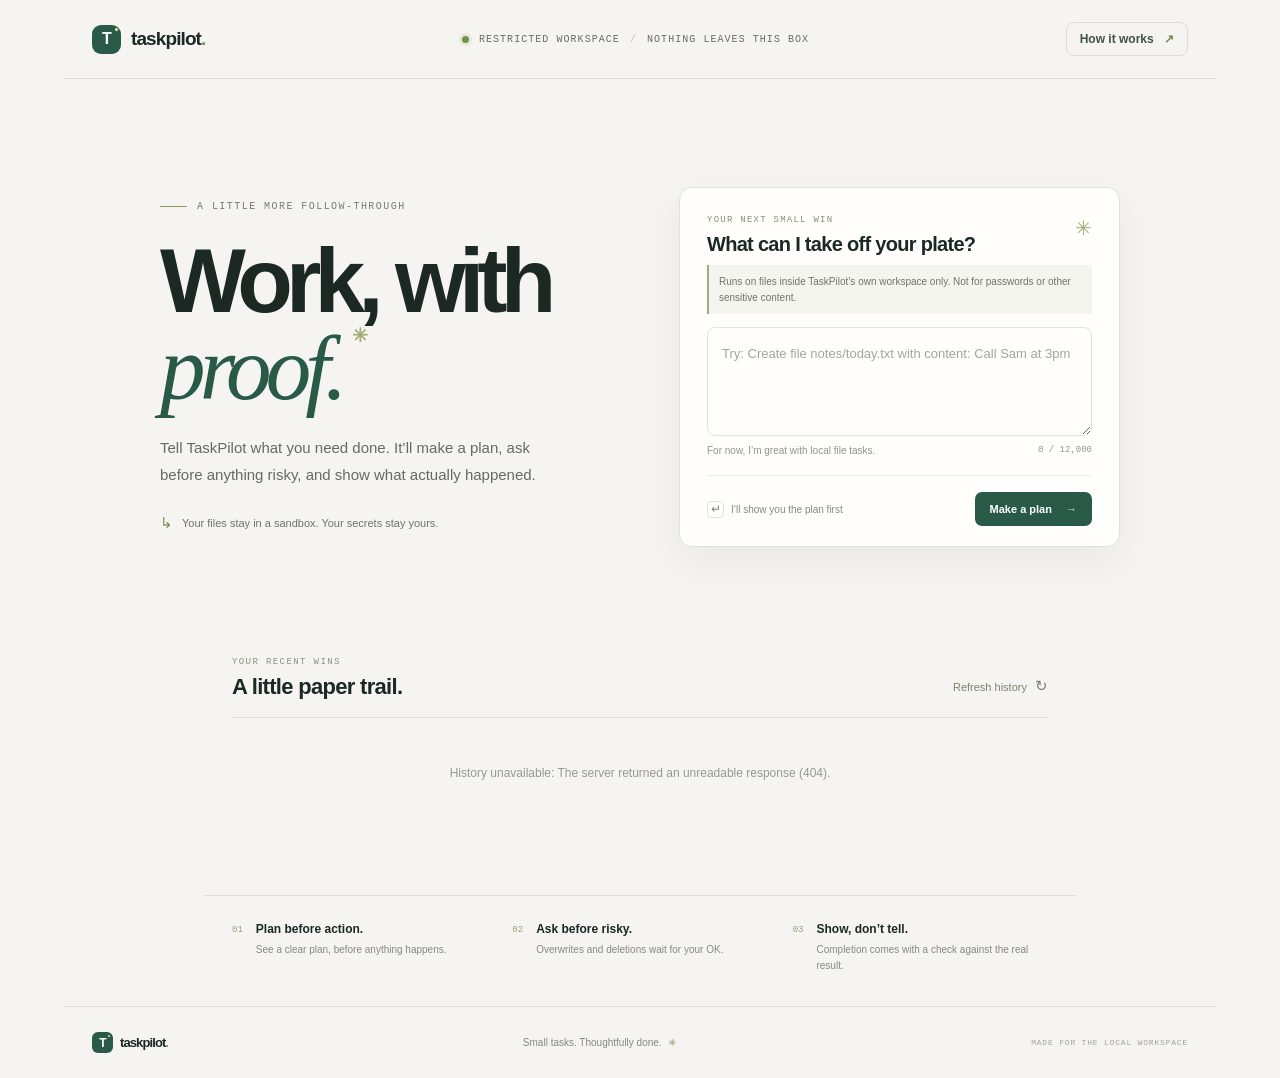
==== static/index.html @ b29f0bdc "Build TaskPilot sandboxed task assistant" ====
<!doctype html>
<html lang="en">
<head>
  <meta charset="utf-8">
  <meta name="viewport" content="width=device-width, initial-scale=1">
  <meta name="theme-color" content="#f5f4f0">
  <title>TaskPilot — Work, with proof.</title>
  <link rel="stylesheet" href="/static/styles.css">
  <script src="/static/app.js" defer></script>
</head>
<body>
  <header class="topbar">
    <a class="brand" href="/" aria-label="TaskPilot home"><span class="logo-mark">T<span></span></span><span>taskpilot<span class="brand-dot">.</span></span></a>
    <div class="top-note"><span class="pulse"></span> RESTRICTED WORKSPACE <span class="divider">/</span> NOTHING LEAVES THIS BOX</div>
    <a class="github-pill" href="#how-it-works">How it works <span aria-hidden="true">↗</span></a>
  </header>
  <main>
    <section class="hero">
      <div class="hero-copy">
        <div class="eyebrow"><span class="eyebrow-line"></span> A LITTLE MORE FOLLOW-THROUGH</div>
        <h1>Work, with<br><span class="accent-word">proof.</span><span class="sunburst" aria-hidden="true">✳</span></h1>
        <p class="hero-intro">Tell TaskPilot what you need done. It’ll make a plan, ask before anything risky, and show what actually happened.</p>
        <div class="trust-row"><span class="trust-icon">↳</span> Your files stay in a sandbox. Your secrets stay yours.</div>
      </div>
      <div class="task-card">
        <div class="card-heading"><div><div class="card-kicker">YOUR NEXT SMALL WIN</div><h2>What can I take off your plate?</h2></div><span class="sparkle" aria-hidden="true">✳</span></div>
        <p class="scope-note">Runs on files inside TaskPilot’s own workspace only. Not for passwords or other sensitive content.</p>
        <label class="sr-only" for="task-input">Describe your file task</label>
        <textarea id="task-input" maxlength="12000" placeholder="Try: Create file notes/today.txt with content: Call Sam at 3pm" rows="3"></textarea>
        <div class="input-meta"><span>For now, I’m great with local file tasks.</span><span id="char-count">0 / 12,000</span></div>
        <div class="card-actions"><span class="format-hint"><span class="keycap">↵</span> I’ll show you the plan first</span><button id="plan-button" class="primary-button" type="button">Make a plan <span aria-hidden="true">→</span></button></div>
        <div id="message" class="message" role="status" aria-live="polite" hidden></div>
      </div>
    </section>

    <section id="result" class="result-section" aria-live="polite" hidden>
      <div class="section-heading"><div><span class="section-overline">THE GAME PLAN</span><h2>Here’s what I understood.</h2></div><span id="status-badge" class="status-badge"></span></div>
      <div id="plan-card" class="plan-card"></div>
      <div id="report" class="report-card" hidden></div>
    </section>

    <section class="history-section">
      <div class="section-heading"><div><span class="section-overline">YOUR RECENT WINS</span><h2>A little paper trail.</h2></div><button id="refresh-button" class="text-button" type="button">Refresh history <span aria-hidden="true">↻</span></button></div>
      <div id="history-list" class="history-list"><div class="empty-state"><span>✳</span><p>No tasks yet. That’s a nice clean slate.</p></div></div>
    </section>

    <section id="how-it-works" class="principles">
      <div class="principle"><span class="principle-number">01</span><div><h3>Plan before action.</h3><p>See a clear plan, before anything happens.</p></div></div>
      <div class="principle"><span class="principle-number">02</span><div><h3>Ask before risky.</h3><p>Overwrites and deletions wait for your OK.</p></div></div>
      <div class="principle"><span class="principle-number">03</span><div><h3>Show, don’t tell.</h3><p>Completion comes with a check against the real result.</p></div></div>
    </section>
  </main>
  <footer class="footer"><span class="brand footer-brand"><span class="logo-mark">T<span></span></span><span>taskpilot<span class="brand-dot">.</span></span></span><span>Small tasks. Thoughtfully done. <span class="footer-star">✳</span></span><span class="footer-local">MADE FOR THE LOCAL WORKSPACE</span></footer>
</body>
</html>
---- static/styles.css ----
:root{--paper:#f5f4f0;--ink:#1b2823;--muted:#727771;--green:#285a47;--lime:#ddefae;--line:#e0e0d8;--white:#fffefa;--serif:Georgia,'Times New Roman',serif;--sans:'DM Sans',sans-serif;--display:Manrope,'DM Sans',sans-serif;--mono:'DM Mono',monospace}*{box-sizing:border-box}html{scroll-behavior:smooth}body{margin:0;background:var(--paper);color:var(--ink);font-family:var(--sans);-webkit-font-smoothing:antialiased}.topbar{max-width:1152px;margin:auto;height:79px;padding:0 28px;display:flex;align-items:center;justify-content:space-between;border-bottom:1px solid rgba(34,52,40,.11)}.brand{display:inline-flex;align-items:center;gap:10px;text-decoration:none;font-family:var(--display);font-size:19px;font-weight:800;color:var(--ink);letter-spacing:-.9px}.brand-dot{color:#789448}.logo-mark{position:relative;display:grid;place-items:center;width:29px;height:29px;background:var(--green);border-radius:9px;color:white;font-family:var(--display);font-size:16px;font-weight:800;letter-spacing:-1px}.logo-mark>span{position:absolute;width:5px;height:5px;background:var(--lime);border:1px solid var(--green);border-radius:50%;right:2px;top:2px}.top-note{font:10px var(--mono);letter-spacing:1.05px;color:#656d65;display:flex;align-items:center;gap:10px}.pulse{width:7px;height:7px;border-radius:50%;background:#719350;box-shadow:0 0 0 3px #e7ebdc}.divider{color:#c1c1b8}.github-pill{padding:9px 13px;border:1px solid #deded5;border-radius:8px;color:#415247;text-decoration:none;font-size:12px;font-weight:600}.github-pill span{margin-left:7px;color:#738d49}.hero{max-width:1016px;margin:0 auto;padding:108px 28px 103px;display:grid;grid-template-columns:1fr 1fr;align-items:center;gap:78px}.eyebrow,.section-overline{font:10px var(--mono);letter-spacing:1.45px;color:#777c71}.eyebrow{display:flex;align-items:center;gap:10px}.eyebrow-line{width:27px;height:1px;background:#8c9c68}.scope-note{margin:-13px 0 13px;padding:9px 10px;border-left:2px solid #a1aa83;background:#f5f5ef;color:#707568;font-size:10px;line-height:1.55}h1{font-family:var(--display);font-size:clamp(62px,8vw,91px);letter-spacing:-6.9px;line-height:.95;margin:26px 0 22px;font-weight:700}.accent-word{font-family:var(--serif);font-style:italic;font-weight:400;letter-spacing:-5.8px;color:var(--green)}.sunburst{font-family:var(--sans);font-size:19px;color:#a3ad75;vertical-align:top;display:inline-block;margin:2px 0 0 10px;animation:spin 20s linear infinite}@keyframes spin{to{transform:rotate(360deg)}}.hero-intro{max-width:380px;color:#636b64;font-size:15px;line-height:1.8;margin:0}.trust-row{margin-top:26px;display:flex;align-items:center;gap:9px;color:#6b746b;font-size:11px}.trust-icon{font-family:var(--mono);font-size:15px;color:#79904e}.task-card{padding:27px 27px 20px;border:1px solid #e2e1d9;border-radius:13px;background:var(--white);box-shadow:0 14px 36px rgba(33,44,34,.055)}.card-heading{display:flex;justify-content:space-between;align-items:flex-start;margin-bottom:22px}.card-kicker{font:9px var(--mono);letter-spacing:1.25px;color:#879078}.card-heading h2{font-family:var(--display);font-size:20px;font-weight:600;letter-spacing:-.7px;margin:8px 0 0}.sparkle{font-size:20px;color:#a3ad75;margin-top:1px}.task-card textarea{display:block;width:100%;resize:vertical;min-height:109px;border:1px solid #e4e4dc;border-radius:8px;background:#fffefa;padding:15px 14px;color:#28352d;font:13px/1.65 var(--sans);outline:none;transition:border-color .15s,box-shadow .15s}.task-card textarea::placeholder{color:#a2a59d}.task-card textarea:focus{border-color:#829770;box-shadow:0 0 0 3px #eef2e8}.input-meta{margin-top:9px;display:flex;justify-content:space-between;color:#92958c;font-size:10px}.input-meta span:last-child{font-family:var(--mono);font-size:9px}.card-actions{display:flex;justify-content:space-between;align-items:center;margin-top:19px;padding-top:16px;border-top:1px solid #efeee8}.format-hint{color:#878a81;font-size:10px;display:flex;align-items:center;gap:7px}.keycap{width:17px;height:17px;display:grid;place-items:center;border:1px solid #e4e3da;border-radius:4px;font-size:12px;color:#7f867b}.primary-button{border:0;border-radius:7px;background:var(--green);color:white;padding:11px 15px;font:600 11px var(--sans);cursor:pointer;transition:background .15s,transform .15s}.primary-button:hover{background:#1e4938;transform:translateY(-1px)}.primary-button:disabled{opacity:.65;cursor:wait;transform:none}.primary-button span{margin-left:11px;color:#d9e7bc}.message{margin-top:13px;padding:9px 11px;border-radius:6px;color:#65543b;background:#f7f0df;font-size:11px;line-height:1.6}.message.error{background:#f9e9e4;color:#833e2d}.result-section,.history-section,.principles{max-width:872px;margin:0 auto;padding-left:28px;padding-right:28px}.result-section{padding-top:6px;margin-bottom:81px}.section-heading{display:flex;justify-content:space-between;align-items:flex-end;margin-bottom:17px}.section-overline{font-size:9px;letter-spacing:1.4px;color:#8b907f}.section-heading h2{font-family:var(--display);font-size:22px;letter-spacing:-.7px;margin:6px 0 0;font-weight:600}.status-badge,.task-status{display:inline-flex;align-items:center;padding:6px 9px;border:1px solid #e4e4dc;border-radius:99px;color:#636e62;background:#fffefa;font:9px var(--mono);letter-spacing:.35px;text-transform:uppercase}.plan-card,.report-card{border:1px solid var(--line);border-radius:10px;background:var(--white);padding:20px 22px}.plan-card p,.report-card p{font-size:13px;line-height:1.65;color:#5e685f;margin:8px 0}.plan-card ol{margin:13px 0 0;padding:0;list-style:none;counter-reset:steps}.plan-card li{counter-increment:steps;display:flex;align-items:flex-start;gap:10px;padding:9px 0;border-top:1px solid #eeeee8;font-size:12px;color:#354138;line-height:1.5}.plan-card li:before{content:counter(steps,decimal-leading-zero);font:9px var(--mono);color:#899376;padding-top:2px}.approval-box{margin-top:16px;padding:13px 15px;border-radius:7px;background:#f6f3e8;border:1px solid #ebe5d3;display:flex;justify-content:space-between;align-items:center;gap:14px}.approval-copy{font-size:11px;line-height:1.5;color:#605b49}.approval-button{background:#7c6535}.approval-button:hover{background:#63502b}.report-card{margin-top:12px}.evidence-item{margin-top:10px;padding:10px 12px;background:#f5f5ef;border-radius:6px;font:10px/1.6 var(--mono);color:#596455;overflow-wrap:anywhere}.evidence-item strong{color:#3a684d;font-weight:500}.evidence-content{display:block;margin-top:5px;white-space:pre-wrap;font:11px/1.6 var(--sans);color:#4f594f}.history-section{padding-top:0;margin-bottom:67px}.text-button{border:0;background:none;color:#79846d;font:11px var(--sans);cursor:pointer;padding:5px 0}.text-button span{font-size:15px;margin-left:5px}.history-list{border-top:1px solid var(--line)}.empty-state{min-height:110px;display:flex;align-items:center;justify-content:center;gap:11px;color:#96998f;font-size:12px}.empty-state>span{font-size:17px;color:#9ba77b}.history-row{display:grid;grid-template-columns:30px 1fr auto;gap:12px;align-items:center;padding:14px 0;border-bottom:1px solid var(--line)}.history-icon{display:grid;place-items:center;width:28px;height:28px;background:#ebece3;border-radius:8px;color:#637447;font-size:13px}.history-request{font-size:12px;color:#39443a;overflow:hidden;text-overflow:ellipsis;white-space:nowrap}.history-date{font:9px var(--mono);color:#999b91;margin-top:4px}.principles{padding-top:26px;padding-bottom:33px;border-top:1px solid var(--line);display:grid;grid-template-columns:repeat(3,1fr);gap:25px}.principle{display:flex;gap:13px}.principle-number{font:9px var(--mono);color:#95a07e;padding-top:3px}.principle h3{margin:0 0 6px;font-family:var(--display);font-size:12px;font-weight:600}.principle p{margin:0;color:#858981;font-size:10px;line-height:1.55}.footer{max-width:1152px;min-height:72px;margin:auto;padding:0 28px;border-top:1px solid var(--line);display:flex;align-items:center;justify-content:space-between;color:#858981;font-size:10px}.footer-brand{font-size:13px;gap:7px}.footer-brand .logo-mark{width:21px;height:21px;border-radius:6px;font-size:12px}.footer-brand .logo-mark>span{width:4px;height:4px}.footer-star{color:#87976a;margin-left:4px}.footer-local{font:8px var(--mono);letter-spacing:.8px;color:#a1a297}.sr-only{position:absolute;width:1px;height:1px;padding:0;margin:-1px;overflow:hidden;clip:rect(0,0,0,0);white-space:nowrap;border:0}[hidden]{display:none!important}
@media(max-width:760px){.topbar{height:65px;padding:0 20px}.top-note{font-size:8px;letter-spacing:.5px;gap:6px}.github-pill{font-size:10px;padding:8px}.hero{grid-template-columns:1fr;gap:38px;padding:67px 22px 71px;max-width:540px}h1{font-size:72px;margin:20px 0}.hero-intro{max-width:440px}.task-card{padding:23px 21px 17px}.result-section,.history-section,.principles{padding-left:22px;padding-right:22px}.principles{grid-template-columns:1fr;gap:18px}.principle p{font-size:11px}.footer{padding:17px 22px;gap:10px;flex-wrap:wrap}.footer-local{width:100%;text-align:center}.result-section{margin-bottom:62px}.history-section{margin-bottom:53px}}@media(max-width:420px){.top-note{display:none}.hero{padding-top:54px}.card-actions{align-items:flex-start;gap:12px}.format-hint{font-size:9px;padding-top:9px}.primary-button{white-space:nowrap;padding:10px 11px}.input-meta{gap:8px}.input-meta span:first-child{max-width:185px;line-height:1.5}.history-row{grid-template-columns:28px 1fr}.history-row .task-status{grid-column:2;justify-self:start}.section-heading h2{font-size:20px}.approval-box{align-items:flex-start;flex-direction:column}}
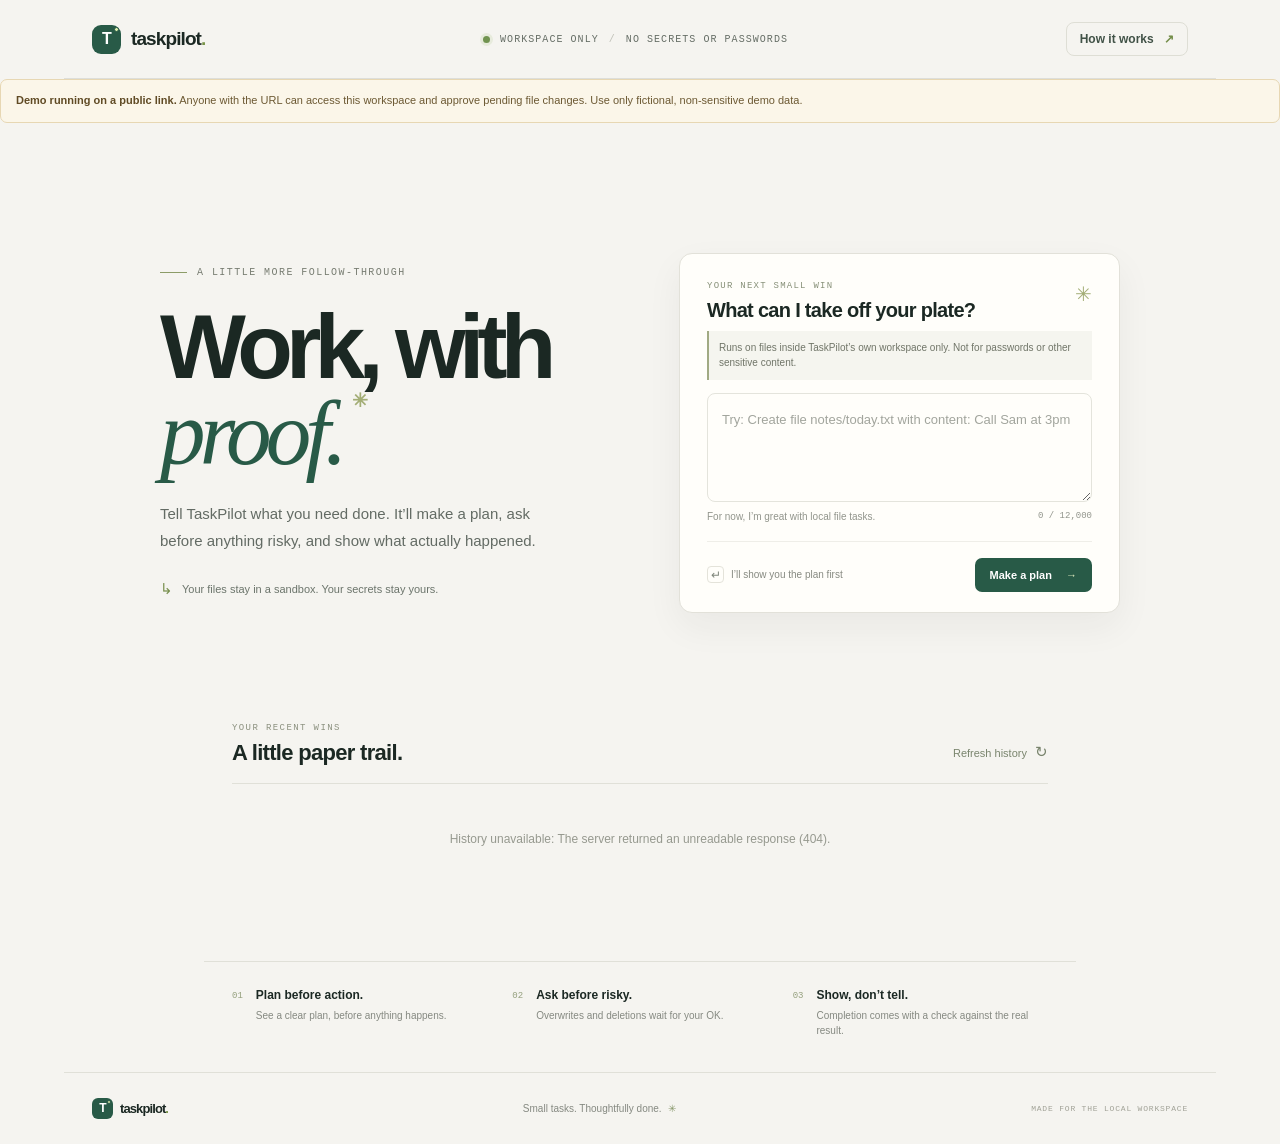
==== commit 30cccfbe: "Clarify security limits of public demo" ====
--- a/static/index.html
+++ b/static/index.html
@@ -11,10 +11,11 @@
 <body>
   <header class="topbar">
     <a class="brand" href="/" aria-label="TaskPilot home"><span class="logo-mark">T<span></span></span><span>taskpilot<span class="brand-dot">.</span></span></a>
-    <div class="top-note"><span class="pulse"></span> RESTRICTED WORKSPACE <span class="divider">/</span> NOTHING LEAVES THIS BOX</div>
+    <div class="top-note"><span class="pulse"></span> WORKSPACE ONLY <span class="divider">/</span> NO SECRETS OR PASSWORDS</div>
     <a class="github-pill" href="#how-it-works">How it works <span aria-hidden="true">↗</span></a>
   </header>
   <main>
+    <aside class="public-warning" role="note"><strong>Demo running on a public link.</strong> Anyone with the URL can access this workspace and approve pending file changes. Use only fictional, non-sensitive demo data.</aside>
     <section class="hero">
       <div class="hero-copy">
         <div class="eyebrow"><span class="eyebrow-line"></span> A LITTLE MORE FOLLOW-THROUGH</div>
--- a/static/styles.css
+++ b/static/styles.css
@@ -1,2 +1,2 @@
-:root{--paper:#f5f4f0;--ink:#1b2823;--muted:#727771;--green:#285a47;--lime:#ddefae;--line:#e0e0d8;--white:#fffefa;--serif:Georgia,'Times New Roman',serif;--sans:'DM Sans',sans-serif;--display:Manrope,'DM Sans',sans-serif;--mono:'DM Mono',monospace}*{box-sizing:border-box}html{scroll-behavior:smooth}body{margin:0;background:var(--paper);color:var(--ink);font-family:var(--sans);-webkit-font-smoothing:antialiased}.topbar{max-width:1152px;margin:auto;height:79px;padding:0 28px;display:flex;align-items:center;justify-content:space-between;border-bottom:1px solid rgba(34,52,40,.11)}.brand{display:inline-flex;align-items:center;gap:10px;text-decoration:none;font-family:var(--display);font-size:19px;font-weight:800;color:var(--ink);letter-spacing:-.9px}.brand-dot{color:#789448}.logo-mark{position:relative;display:grid;place-items:center;width:29px;height:29px;background:var(--green);border-radius:9px;color:white;font-family:var(--display);font-size:16px;font-weight:800;letter-spacing:-1px}.logo-mark>span{position:absolute;width:5px;height:5px;background:var(--lime);border:1px solid var(--green);border-radius:50%;right:2px;top:2px}.top-note{font:10px var(--mono);letter-spacing:1.05px;color:#656d65;display:flex;align-items:center;gap:10px}.pulse{width:7px;height:7px;border-radius:50%;background:#719350;box-shadow:0 0 0 3px #e7ebdc}.divider{color:#c1c1b8}.github-pill{padding:9px 13px;border:1px solid #deded5;border-radius:8px;color:#415247;text-decoration:none;font-size:12px;font-weight:600}.github-pill span{margin-left:7px;color:#738d49}.hero{max-width:1016px;margin:0 auto;padding:108px 28px 103px;display:grid;grid-template-columns:1fr 1fr;align-items:center;gap:78px}.eyebrow,.section-overline{font:10px var(--mono);letter-spacing:1.45px;color:#777c71}.eyebrow{display:flex;align-items:center;gap:10px}.eyebrow-line{width:27px;height:1px;background:#8c9c68}.scope-note{margin:-13px 0 13px;padding:9px 10px;border-left:2px solid #a1aa83;background:#f5f5ef;color:#707568;font-size:10px;line-height:1.55}h1{font-family:var(--display);font-size:clamp(62px,8vw,91px);letter-spacing:-6.9px;line-height:.95;margin:26px 0 22px;font-weight:700}.accent-word{font-family:var(--serif);font-style:italic;font-weight:400;letter-spacing:-5.8px;color:var(--green)}.sunburst{font-family:var(--sans);font-size:19px;color:#a3ad75;vertical-align:top;display:inline-block;margin:2px 0 0 10px;animation:spin 20s linear infinite}@keyframes spin{to{transform:rotate(360deg)}}.hero-intro{max-width:380px;color:#636b64;font-size:15px;line-height:1.8;margin:0}.trust-row{margin-top:26px;display:flex;align-items:center;gap:9px;color:#6b746b;font-size:11px}.trust-icon{font-family:var(--mono);font-size:15px;color:#79904e}.task-card{padding:27px 27px 20px;border:1px solid #e2e1d9;border-radius:13px;background:var(--white);box-shadow:0 14px 36px rgba(33,44,34,.055)}.card-heading{display:flex;justify-content:space-between;align-items:flex-start;margin-bottom:22px}.card-kicker{font:9px var(--mono);letter-spacing:1.25px;color:#879078}.card-heading h2{font-family:var(--display);font-size:20px;font-weight:600;letter-spacing:-.7px;margin:8px 0 0}.sparkle{font-size:20px;color:#a3ad75;margin-top:1px}.task-card textarea{display:block;width:100%;resize:vertical;min-height:109px;border:1px solid #e4e4dc;border-radius:8px;background:#fffefa;padding:15px 14px;color:#28352d;font:13px/1.65 var(--sans);outline:none;transition:border-color .15s,box-shadow .15s}.task-card textarea::placeholder{color:#a2a59d}.task-card textarea:focus{border-color:#829770;box-shadow:0 0 0 3px #eef2e8}.input-meta{margin-top:9px;display:flex;justify-content:space-between;color:#92958c;font-size:10px}.input-meta span:last-child{font-family:var(--mono);font-size:9px}.card-actions{display:flex;justify-content:space-between;align-items:center;margin-top:19px;padding-top:16px;border-top:1px solid #efeee8}.format-hint{color:#878a81;font-size:10px;display:flex;align-items:center;gap:7px}.keycap{width:17px;height:17px;display:grid;place-items:center;border:1px solid #e4e3da;border-radius:4px;font-size:12px;color:#7f867b}.primary-button{border:0;border-radius:7px;background:var(--green);color:white;padding:11px 15px;font:600 11px var(--sans);cursor:pointer;transition:background .15s,transform .15s}.primary-button:hover{background:#1e4938;transform:translateY(-1px)}.primary-button:disabled{opacity:.65;cursor:wait;transform:none}.primary-button span{margin-left:11px;color:#d9e7bc}.message{margin-top:13px;padding:9px 11px;border-radius:6px;color:#65543b;background:#f7f0df;font-size:11px;line-height:1.6}.message.error{background:#f9e9e4;color:#833e2d}.result-section,.history-section,.principles{max-width:872px;margin:0 auto;padding-left:28px;padding-right:28px}.result-section{padding-top:6px;margin-bottom:81px}.section-heading{display:flex;justify-content:space-between;align-items:flex-end;margin-bottom:17px}.section-overline{font-size:9px;letter-spacing:1.4px;color:#8b907f}.section-heading h2{font-family:var(--display);font-size:22px;letter-spacing:-.7px;margin:6px 0 0;font-weight:600}.status-badge,.task-status{display:inline-flex;align-items:center;padding:6px 9px;border:1px solid #e4e4dc;border-radius:99px;color:#636e62;background:#fffefa;font:9px var(--mono);letter-spacing:.35px;text-transform:uppercase}.plan-card,.report-card{border:1px solid var(--line);border-radius:10px;background:var(--white);padding:20px 22px}.plan-card p,.report-card p{font-size:13px;line-height:1.65;color:#5e685f;margin:8px 0}.plan-card ol{margin:13px 0 0;padding:0;list-style:none;counter-reset:steps}.plan-card li{counter-increment:steps;display:flex;align-items:flex-start;gap:10px;padding:9px 0;border-top:1px solid #eeeee8;font-size:12px;color:#354138;line-height:1.5}.plan-card li:before{content:counter(steps,decimal-leading-zero);font:9px var(--mono);color:#899376;padding-top:2px}.approval-box{margin-top:16px;padding:13px 15px;border-radius:7px;background:#f6f3e8;border:1px solid #ebe5d3;display:flex;justify-content:space-between;align-items:center;gap:14px}.approval-copy{font-size:11px;line-height:1.5;color:#605b49}.approval-button{background:#7c6535}.approval-button:hover{background:#63502b}.report-card{margin-top:12px}.evidence-item{margin-top:10px;padding:10px 12px;background:#f5f5ef;border-radius:6px;font:10px/1.6 var(--mono);color:#596455;overflow-wrap:anywhere}.evidence-item strong{color:#3a684d;font-weight:500}.evidence-content{display:block;margin-top:5px;white-space:pre-wrap;font:11px/1.6 var(--sans);color:#4f594f}.history-section{padding-top:0;margin-bottom:67px}.text-button{border:0;background:none;color:#79846d;font:11px var(--sans);cursor:pointer;padding:5px 0}.text-button span{font-size:15px;margin-left:5px}.history-list{border-top:1px solid var(--line)}.empty-state{min-height:110px;display:flex;align-items:center;justify-content:center;gap:11px;color:#96998f;font-size:12px}.empty-state>span{font-size:17px;color:#9ba77b}.history-row{display:grid;grid-template-columns:30px 1fr auto;gap:12px;align-items:center;padding:14px 0;border-bottom:1px solid var(--line)}.history-icon{display:grid;place-items:center;width:28px;height:28px;background:#ebece3;border-radius:8px;color:#637447;font-size:13px}.history-request{font-size:12px;color:#39443a;overflow:hidden;text-overflow:ellipsis;white-space:nowrap}.history-date{font:9px var(--mono);color:#999b91;margin-top:4px}.principles{padding-top:26px;padding-bottom:33px;border-top:1px solid var(--line);display:grid;grid-template-columns:repeat(3,1fr);gap:25px}.principle{display:flex;gap:13px}.principle-number{font:9px var(--mono);color:#95a07e;padding-top:3px}.principle h3{margin:0 0 6px;font-family:var(--display);font-size:12px;font-weight:600}.principle p{margin:0;color:#858981;font-size:10px;line-height:1.55}.footer{max-width:1152px;min-height:72px;margin:auto;padding:0 28px;border-top:1px solid var(--line);display:flex;align-items:center;justify-content:space-between;color:#858981;font-size:10px}.footer-brand{font-size:13px;gap:7px}.footer-brand .logo-mark{width:21px;height:21px;border-radius:6px;font-size:12px}.footer-brand .logo-mark>span{width:4px;height:4px}.footer-star{color:#87976a;margin-left:4px}.footer-local{font:8px var(--mono);letter-spacing:.8px;color:#a1a297}.sr-only{position:absolute;width:1px;height:1px;padding:0;margin:-1px;overflow:hidden;clip:rect(0,0,0,0);white-space:nowrap;border:0}[hidden]{display:none!important}
+:root{--paper:#f5f4f0;--ink:#1b2823;--muted:#727771;--green:#285a47;--lime:#ddefae;--line:#e0e0d8;--white:#fffefa;--serif:Georgia,'Times New Roman',serif;--sans:'DM Sans',sans-serif;--display:Manrope,'DM Sans',sans-serif;--mono:'DM Mono',monospace}*{box-sizing:border-box}html{scroll-behavior:smooth}body{margin:0;background:var(--paper);color:var(--ink);font-family:var(--sans);-webkit-font-smoothing:antialiased}.topbar{max-width:1152px;margin:auto;height:79px;padding:0 28px;display:flex;align-items:center;justify-content:space-between;border-bottom:1px solid rgba(34,52,40,.11)}.brand{display:inline-flex;align-items:center;gap:10px;text-decoration:none;font-family:var(--display);font-size:19px;font-weight:800;color:var(--ink);letter-spacing:-.9px}.brand-dot{color:#789448}.logo-mark{position:relative;display:grid;place-items:center;width:29px;height:29px;background:var(--green);border-radius:9px;color:white;font-family:var(--display);font-size:16px;font-weight:800;letter-spacing:-1px}.logo-mark>span{position:absolute;width:5px;height:5px;background:var(--lime);border:1px solid var(--green);border-radius:50%;right:2px;top:2px}.top-note{font:10px var(--mono);letter-spacing:1.05px;color:#656d65;display:flex;align-items:center;gap:10px}.pulse{width:7px;height:7px;border-radius:50%;background:#719350;box-shadow:0 0 0 3px #e7ebdc}.divider{color:#c1c1b8}.github-pill{padding:9px 13px;border:1px solid #deded5;border-radius:8px;color:#415247;text-decoration:none;font-size:12px;font-weight:600}.github-pill span{margin-left:7px;color:#738d49}.hero{max-width:1016px;margin:0 auto;padding:108px 28px 103px;display:grid;grid-template-columns:1fr 1fr;align-items:center;gap:78px}.eyebrow,.section-overline{font:10px var(--mono);letter-spacing:1.45px;color:#777c71}.eyebrow{display:flex;align-items:center;gap:10px}.eyebrow-line{width:27px;height:1px;background:#8c9c68}.scope-note{margin:-13px 0 13px;padding:9px 10px;border-left:2px solid #a1aa83;background:#f5f5ef;color:#707568;font-size:10px;line-height:1.55}.public-warning{margin:0 0 22px;padding:12px 15px;border:1px solid #e7d7b3;border-radius:7px;background:#fbf6e9;color:#6c5933;font-size:11px;line-height:1.6}.public-warning strong{font-weight:700;color:#604b25}h1{font-family:var(--display);font-size:clamp(62px,8vw,91px);letter-spacing:-6.9px;line-height:.95;margin:26px 0 22px;font-weight:700}.accent-word{font-family:var(--serif);font-style:italic;font-weight:400;letter-spacing:-5.8px;color:var(--green)}.sunburst{font-family:var(--sans);font-size:19px;color:#a3ad75;vertical-align:top;display:inline-block;margin:2px 0 0 10px;animation:spin 20s linear infinite}@keyframes spin{to{transform:rotate(360deg)}}.hero-intro{max-width:380px;color:#636b64;font-size:15px;line-height:1.8;margin:0}.trust-row{margin-top:26px;display:flex;align-items:center;gap:9px;color:#6b746b;font-size:11px}.trust-icon{font-family:var(--mono);font-size:15px;color:#79904e}.task-card{padding:27px 27px 20px;border:1px solid #e2e1d9;border-radius:13px;background:var(--white);box-shadow:0 14px 36px rgba(33,44,34,.055)}.card-heading{display:flex;justify-content:space-between;align-items:flex-start;margin-bottom:22px}.card-kicker{font:9px var(--mono);letter-spacing:1.25px;color:#879078}.card-heading h2{font-family:var(--display);font-size:20px;font-weight:600;letter-spacing:-.7px;margin:8px 0 0}.sparkle{font-size:20px;color:#a3ad75;margin-top:1px}.task-card textarea{display:block;width:100%;resize:vertical;min-height:109px;border:1px solid #e4e4dc;border-radius:8px;background:#fffefa;padding:15px 14px;color:#28352d;font:13px/1.65 var(--sans);outline:none;transition:border-color .15s,box-shadow .15s}.task-card textarea::placeholder{color:#a2a59d}.task-card textarea:focus{border-color:#829770;box-shadow:0 0 0 3px #eef2e8}.input-meta{margin-top:9px;display:flex;justify-content:space-between;color:#92958c;font-size:10px}.input-meta span:last-child{font-family:var(--mono);font-size:9px}.card-actions{display:flex;justify-content:space-between;align-items:center;margin-top:19px;padding-top:16px;border-top:1px solid #efeee8}.format-hint{color:#878a81;font-size:10px;display:flex;align-items:center;gap:7px}.keycap{width:17px;height:17px;display:grid;place-items:center;border:1px solid #e4e3da;border-radius:4px;font-size:12px;color:#7f867b}.primary-button{border:0;border-radius:7px;background:var(--green);color:white;padding:11px 15px;font:600 11px var(--sans);cursor:pointer;transition:background .15s,transform .15s}.primary-button:hover{background:#1e4938;transform:translateY(-1px)}.primary-button:disabled{opacity:.65;cursor:wait;transform:none}.primary-button span{margin-left:11px;color:#d9e7bc}.message{margin-top:13px;padding:9px 11px;border-radius:6px;color:#65543b;background:#f7f0df;font-size:11px;line-height:1.6}.message.error{background:#f9e9e4;color:#833e2d}.result-section,.history-section,.principles{max-width:872px;margin:0 auto;padding-left:28px;padding-right:28px}.result-section{padding-top:6px;margin-bottom:81px}.section-heading{display:flex;justify-content:space-between;align-items:flex-end;margin-bottom:17px}.section-overline{font-size:9px;letter-spacing:1.4px;color:#8b907f}.section-heading h2{font-family:var(--display);font-size:22px;letter-spacing:-.7px;margin:6px 0 0;font-weight:600}.status-badge,.task-status{display:inline-flex;align-items:center;padding:6px 9px;border:1px solid #e4e4dc;border-radius:99px;color:#636e62;background:#fffefa;font:9px var(--mono);letter-spacing:.35px;text-transform:uppercase}.plan-card,.report-card{border:1px solid var(--line);border-radius:10px;background:var(--white);padding:20px 22px}.plan-card p,.report-card p{font-size:13px;line-height:1.65;color:#5e685f;margin:8px 0}.plan-card ol{margin:13px 0 0;padding:0;list-style:none;counter-reset:steps}.plan-card li{counter-increment:steps;display:flex;align-items:flex-start;gap:10px;padding:9px 0;border-top:1px solid #eeeee8;font-size:12px;color:#354138;line-height:1.5}.plan-card li:before{content:counter(steps,decimal-leading-zero);font:9px var(--mono);color:#899376;padding-top:2px}.approval-box{margin-top:16px;padding:13px 15px;border-radius:7px;background:#f6f3e8;border:1px solid #ebe5d3;display:flex;justify-content:space-between;align-items:center;gap:14px}.approval-copy{font-size:11px;line-height:1.5;color:#605b49}.approval-button{background:#7c6535}.approval-button:hover{background:#63502b}.report-card{margin-top:12px}.evidence-item{margin-top:10px;padding:10px 12px;background:#f5f5ef;border-radius:6px;font:10px/1.6 var(--mono);color:#596455;overflow-wrap:anywhere}.evidence-item strong{color:#3a684d;font-weight:500}.evidence-content{display:block;margin-top:5px;white-space:pre-wrap;font:11px/1.6 var(--sans);color:#4f594f}.history-section{padding-top:0;margin-bottom:67px}.text-button{border:0;background:none;color:#79846d;font:11px var(--sans);cursor:pointer;padding:5px 0}.text-button span{font-size:15px;margin-left:5px}.history-list{border-top:1px solid var(--line)}.empty-state{min-height:110px;display:flex;align-items:center;justify-content:center;gap:11px;color:#96998f;font-size:12px}.empty-state>span{font-size:17px;color:#9ba77b}.history-row{display:grid;grid-template-columns:30px 1fr auto;gap:12px;align-items:center;padding:14px 0;border-bottom:1px solid var(--line)}.history-icon{display:grid;place-items:center;width:28px;height:28px;background:#ebece3;border-radius:8px;color:#637447;font-size:13px}.history-request{font-size:12px;color:#39443a;overflow:hidden;text-overflow:ellipsis;white-space:nowrap}.history-date{font:9px var(--mono);color:#999b91;margin-top:4px}.principles{padding-top:26px;padding-bottom:33px;border-top:1px solid var(--line);display:grid;grid-template-columns:repeat(3,1fr);gap:25px}.principle{display:flex;gap:13px}.principle-number{font:9px var(--mono);color:#95a07e;padding-top:3px}.principle h3{margin:0 0 6px;font-family:var(--display);font-size:12px;font-weight:600}.principle p{margin:0;color:#858981;font-size:10px;line-height:1.55}.footer{max-width:1152px;min-height:72px;margin:auto;padding:0 28px;border-top:1px solid var(--line);display:flex;align-items:center;justify-content:space-between;color:#858981;font-size:10px}.footer-brand{font-size:13px;gap:7px}.footer-brand .logo-mark{width:21px;height:21px;border-radius:6px;font-size:12px}.footer-brand .logo-mark>span{width:4px;height:4px}.footer-star{color:#87976a;margin-left:4px}.footer-local{font:8px var(--mono);letter-spacing:.8px;color:#a1a297}.sr-only{position:absolute;width:1px;height:1px;padding:0;margin:-1px;overflow:hidden;clip:rect(0,0,0,0);white-space:nowrap;border:0}[hidden]{display:none!important}
 @media(max-width:760px){.topbar{height:65px;padding:0 20px}.top-note{font-size:8px;letter-spacing:.5px;gap:6px}.github-pill{font-size:10px;padding:8px}.hero{grid-template-columns:1fr;gap:38px;padding:67px 22px 71px;max-width:540px}h1{font-size:72px;margin:20px 0}.hero-intro{max-width:440px}.task-card{padding:23px 21px 17px}.result-section,.history-section,.principles{padding-left:22px;padding-right:22px}.principles{grid-template-columns:1fr;gap:18px}.principle p{font-size:11px}.footer{padding:17px 22px;gap:10px;flex-wrap:wrap}.footer-local{width:100%;text-align:center}.result-section{margin-bottom:62px}.history-section{margin-bottom:53px}}@media(max-width:420px){.top-note{display:none}.hero{padding-top:54px}.card-actions{align-items:flex-start;gap:12px}.format-hint{font-size:9px;padding-top:9px}.primary-button{white-space:nowrap;padding:10px 11px}.input-meta{gap:8px}.input-meta span:first-child{max-width:185px;line-height:1.5}.history-row{grid-template-columns:28px 1fr}.history-row .task-status{grid-column:2;justify-self:start}.section-heading h2{font-size:20px}.approval-box{align-items:flex-start;flex-direction:column}}
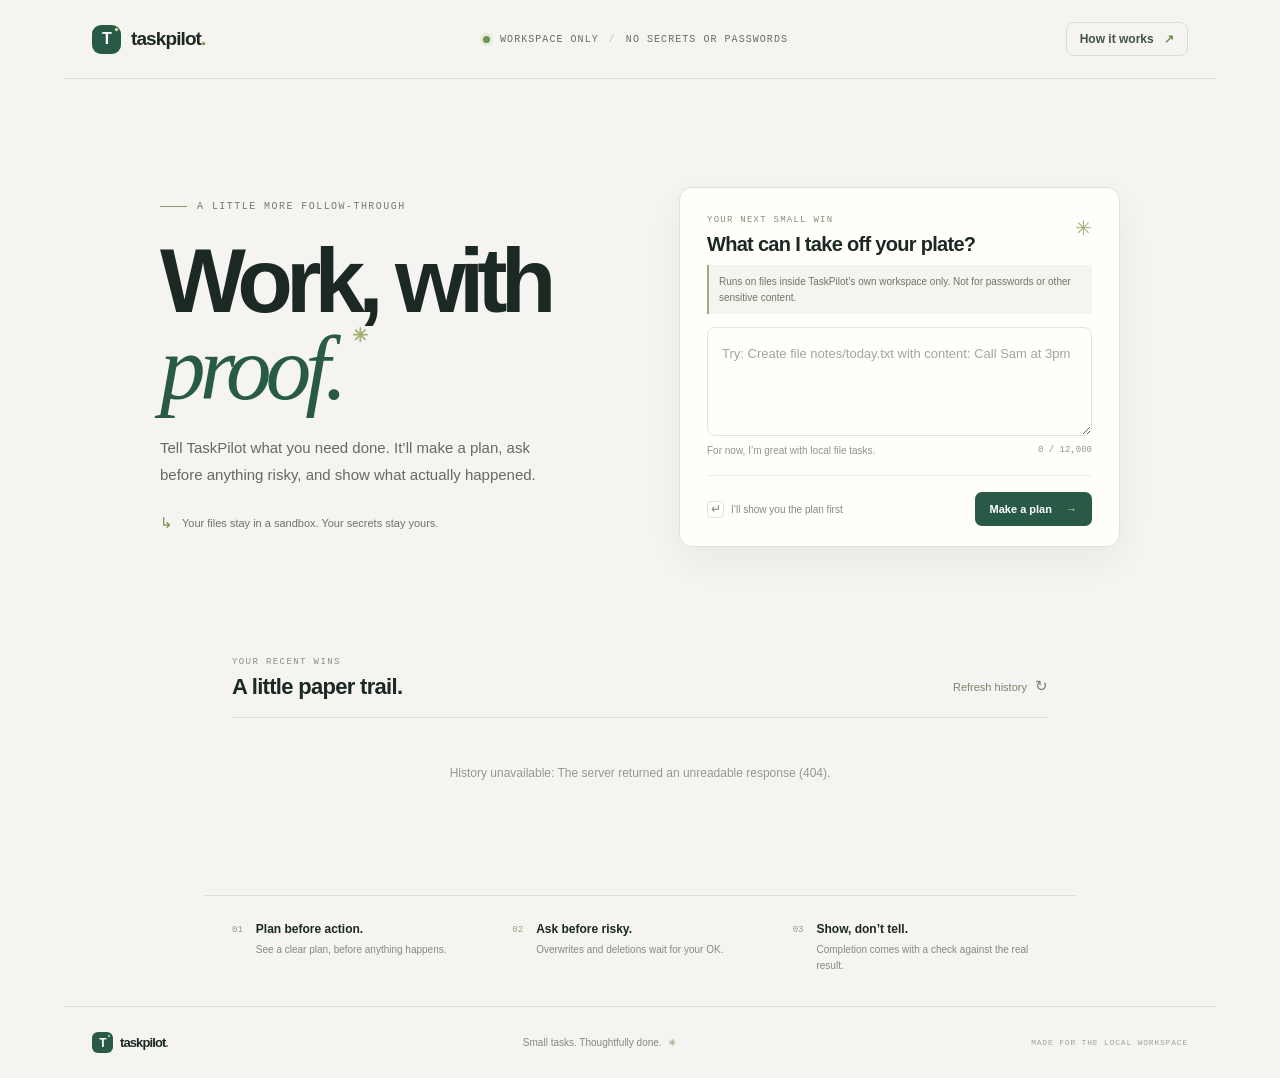
==== commit b07d098f: "Allow safe same-origin actions behind Agent37 proxy" ====
--- a/static/index.html
+++ b/static/index.html
@@ -15,7 +15,7 @@
     <a class="github-pill" href="#how-it-works">How it works <span aria-hidden="true">↗</span></a>
   </header>
   <main>
-    <aside class="public-warning" role="note"><strong>Demo running on a public link.</strong> Anyone with the URL can access this workspace and approve pending file changes. Use only fictional, non-sensitive demo data.</aside>
+    <aside class="public-warning" role="note" id="public-warning" hidden><strong>Demo running on a public link.</strong> Anyone with the URL can access this workspace and approve pending file changes. Use only fictional, non-sensitive demo data.</aside>
     <section class="hero">
       <div class="hero-copy">
         <div class="eyebrow"><span class="eyebrow-line"></span> A LITTLE MORE FOLLOW-THROUGH</div>
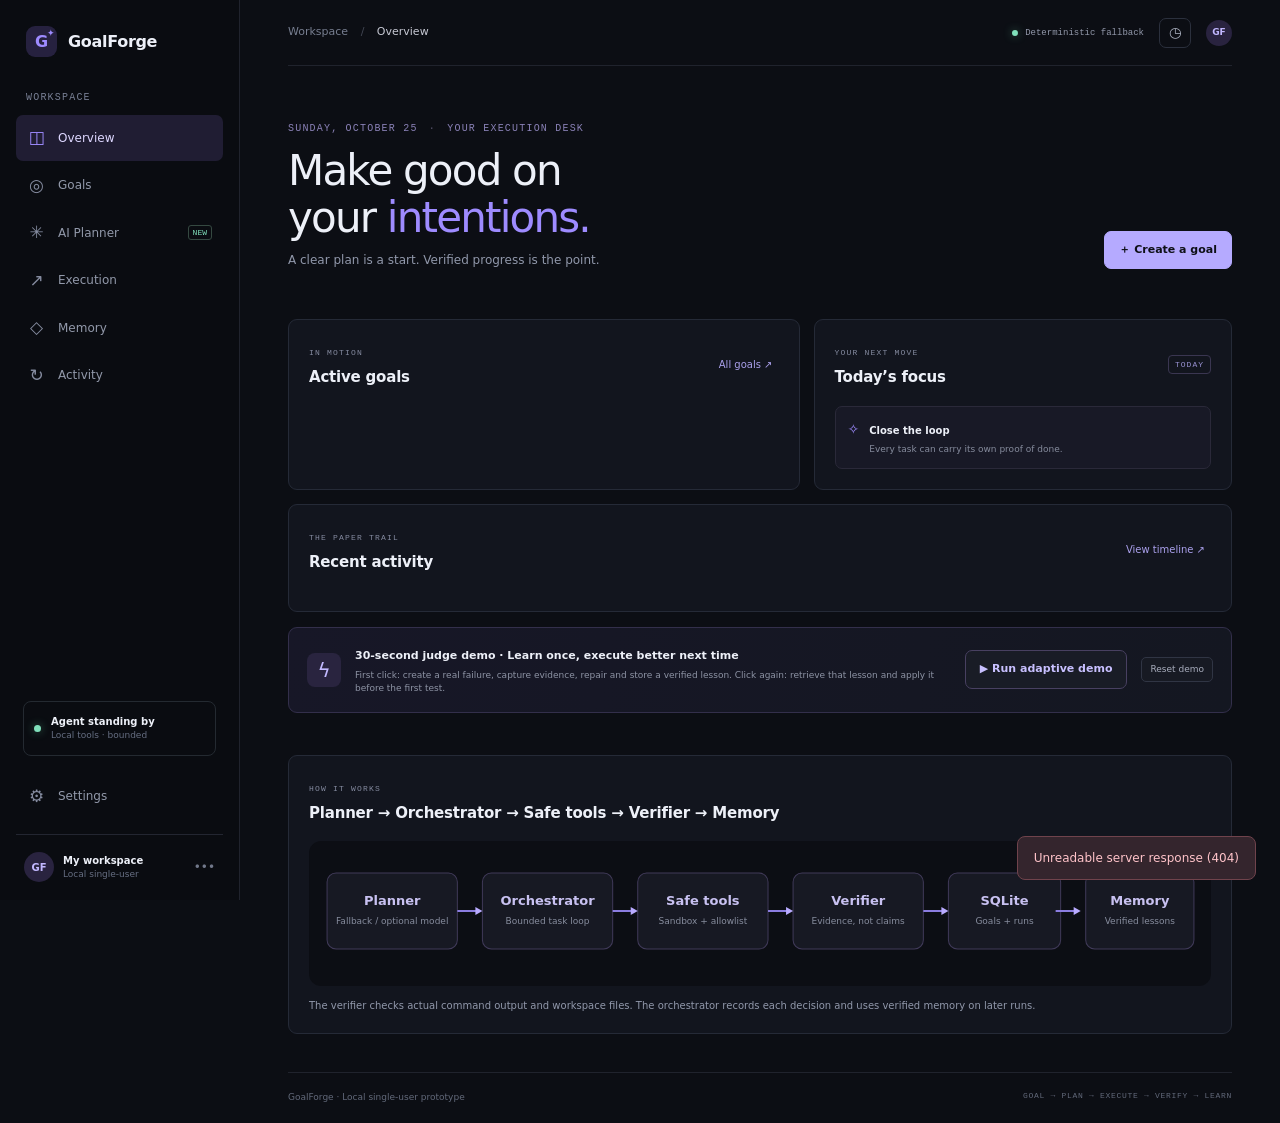
==== commit 24a10f58: "release: prepare AI Goal for hackathon" ====
--- a/static/index.html
+++ b/static/index.html
@@ -1,56 +1,13 @@
 <!doctype html>
-<html lang="en">
-<head>
-  <meta charset="utf-8">
-  <meta name="viewport" content="width=device-width, initial-scale=1">
-  <meta name="theme-color" content="#f5f4f0">
-  <title>TaskPilot — Work, with proof.</title>
-  <link rel="stylesheet" href="/static/styles.css">
-  <script src="/static/app.js" defer></script>
-</head>
-<body>
-  <header class="topbar">
-    <a class="brand" href="/" aria-label="TaskPilot home"><span class="logo-mark">T<span></span></span><span>taskpilot<span class="brand-dot">.</span></span></a>
-    <div class="top-note"><span class="pulse"></span> WORKSPACE ONLY <span class="divider">/</span> NO SECRETS OR PASSWORDS</div>
-    <a class="github-pill" href="#how-it-works">How it works <span aria-hidden="true">↗</span></a>
-  </header>
-  <main>
-    <aside class="public-warning" role="note" id="public-warning" hidden><strong>Demo running on a public link.</strong> Anyone with the URL can access this workspace and approve pending file changes. Use only fictional, non-sensitive demo data.</aside>
-    <section class="hero">
-      <div class="hero-copy">
-        <div class="eyebrow"><span class="eyebrow-line"></span> A LITTLE MORE FOLLOW-THROUGH</div>
-        <h1>Work, with<br><span class="accent-word">proof.</span><span class="sunburst" aria-hidden="true">✳</span></h1>
-        <p class="hero-intro">Tell TaskPilot what you need done. It’ll make a plan, ask before anything risky, and show what actually happened.</p>
-        <div class="trust-row"><span class="trust-icon">↳</span> Your files stay in a sandbox. Your secrets stay yours.</div>
-      </div>
-      <div class="task-card">
-        <div class="card-heading"><div><div class="card-kicker">YOUR NEXT SMALL WIN</div><h2>What can I take off your plate?</h2></div><span class="sparkle" aria-hidden="true">✳</span></div>
-        <p class="scope-note">Runs on files inside TaskPilot’s own workspace only. Not for passwords or other sensitive content.</p>
-        <label class="sr-only" for="task-input">Describe your file task</label>
-        <textarea id="task-input" maxlength="12000" placeholder="Try: Create file notes/today.txt with content: Call Sam at 3pm" rows="3"></textarea>
-        <div class="input-meta"><span>For now, I’m great with local file tasks.</span><span id="char-count">0 / 12,000</span></div>
-        <div class="card-actions"><span class="format-hint"><span class="keycap">↵</span> I’ll show you the plan first</span><button id="plan-button" class="primary-button" type="button">Make a plan <span aria-hidden="true">→</span></button></div>
-        <div id="message" class="message" role="status" aria-live="polite" hidden></div>
-      </div>
-    </section>
-
-    <section id="result" class="result-section" aria-live="polite" hidden>
-      <div class="section-heading"><div><span class="section-overline">THE GAME PLAN</span><h2>Here’s what I understood.</h2></div><span id="status-badge" class="status-badge"></span></div>
-      <div id="plan-card" class="plan-card"></div>
-      <div id="report" class="report-card" hidden></div>
-    </section>
-
-    <section class="history-section">
-      <div class="section-heading"><div><span class="section-overline">YOUR RECENT WINS</span><h2>A little paper trail.</h2></div><button id="refresh-button" class="text-button" type="button">Refresh history <span aria-hidden="true">↻</span></button></div>
-      <div id="history-list" class="history-list"><div class="empty-state"><span>✳</span><p>No tasks yet. That’s a nice clean slate.</p></div></div>
-    </section>
-
-    <section id="how-it-works" class="principles">
-      <div class="principle"><span class="principle-number">01</span><div><h3>Plan before action.</h3><p>See a clear plan, before anything happens.</p></div></div>
-      <div class="principle"><span class="principle-number">02</span><div><h3>Ask before risky.</h3><p>Overwrites and deletions wait for your OK.</p></div></div>
-      <div class="principle"><span class="principle-number">03</span><div><h3>Show, don’t tell.</h3><p>Completion comes with a check against the real result.</p></div></div>
-    </section>
-  </main>
-  <footer class="footer"><span class="brand footer-brand"><span class="logo-mark">T<span></span></span><span>taskpilot<span class="brand-dot">.</span></span></span><span>Small tasks. Thoughtfully done. <span class="footer-star">✳</span></span><span class="footer-local">MADE FOR THE LOCAL WORKSPACE</span></footer>
-</body>
-</html>
+<html lang="en"><head><meta charset="utf-8"><meta name="viewport" content="width=device-width,initial-scale=1"><meta name="theme-color" content="#0c0e14"><title>GoalForge — Verified goal execution</title><link rel="stylesheet" href="/static/goalforge.css"><script src="/static/app.js" defer></script></head>
+<body><aside class="rail"><a class="brand" href="#dashboard"><span class="brand-icon">G<span>✦</span></span><span>GoalForge</span></a><div class="rail-label">WORKSPACE</div><nav id="navigation"><button class="nav-item active" data-view="dashboard"><span>◫</span> Overview</button><button class="nav-item" data-view="goals"><span>◎</span> Goals</button><button class="nav-item" data-view="planner"><span>✳</span> AI Planner <i>NEW</i></button><button class="nav-item" data-view="execution"><span>↗</span> Execution</button><button class="nav-item" data-view="memory"><span>◇</span> Memory</button><button class="nav-item" data-view="activity"><span>↻</span> Activity</button></nav><div class="rail-bottom"><div class="agent-state"><span class="dot"></span><div><b>Agent standing by</b><small>Local tools · bounded</small></div></div><button class="nav-item" data-view="settings"><span>⚙</span> Settings</button><div class="profile"><span class="avatar">GF</span><span><b>My workspace</b><small>Local single-user</small></span><span class="more">•••</span></div></div></aside>
+<main class="main"><header class="topbar"><div class="breadcrumbs">Workspace <span>/</span> <b id="crumb">Overview</b></div><div class="top-actions"><span class="provider"><span class="dot"></span> Deterministic fallback</span><button class="icon-btn" id="top-checkin" aria-label="Start manual check-in">◷</button><span class="avatar small">GF</span></div></header><aside class="public-warning" id="public-warning" hidden>Public demo link: anyone with the URL can access this single-user workspace. Use fictional data only.</aside>
+<section id="view-dashboard" class="view active"><div class="welcome-row"><div><div class="eyebrow">SUNDAY, OCTOBER 25 <span>·</span> YOUR EXECUTION DESK</div><h1>Make good on<br>your <em>intentions.</em></h1><p class="muted">A clear plan is a start. Verified progress is the point.</p></div><button class="button primary" data-action="new-goal">＋ Create a goal</button></div><div class="metric-grid" id="metrics"></div><div class="dash-grid"><section class="panel goals-panel"><div class="panel-head"><div><span class="kicker">IN MOTION</span><h2>Active goals</h2></div><button class="text-action" data-view="goals">All goals ↗</button></div><div id="dashboard-goals"></div></section><section class="panel today-panel"><div class="panel-head"><div><span class="kicker">YOUR NEXT MOVE</span><h2>Today’s focus</h2></div><span class="date-chip">TODAY</span></div><div id="focus-tasks"></div><div class="mini-callout"><span>✧</span><div><b>Close the loop</b><p>Every task can carry its own proof of done.</p></div></div></section></div><section class="panel timeline-preview"><div class="panel-head"><div><span class="kicker">THE PAPER TRAIL</span><h2>Recent activity</h2></div><button class="text-action" data-view="activity">View timeline ↗</button></div><div id="recent-activity"></div></section><div class="demo-banner"><div class="demo-icon">ϟ</div><div><b>30-second judge demo · Learn once, execute better next time</b><p>First click: create a real failure, capture evidence, repair and store a verified lesson. Click again: retrieve that lesson and apply it before the first test.</p></div><button class="button demo-button" id="run-demo">▶ Run adaptive demo</button><button class="mini-btn" id="reset-adaptive-demo">Reset demo</button></div><section class="panel architecture"><div class="panel-head"><div><span class="kicker">HOW IT WORKS</span><h2>Planner → Orchestrator → Safe tools → Verifier → Memory</h2></div></div><img src="/static/arch.svg" alt="GoalForge architecture: planner, orchestrator, safe tools, verifier, SQLite and persistent memory"><p class="muted">The verifier checks actual command output and workspace files. The orchestrator records each decision and uses verified memory on later runs.</p></section></div></section>
+<section id="view-goals" class="view"><div class="page-head"><div><div class="eyebrow">THE WORK THAT MATTERS</div><h1>Your goals</h1><p class="muted">Progress comes from real task states, not estimates.</p></div><button class="button primary" data-action="new-goal">＋ Create a goal</button></div><div id="all-goals" class="goal-list"></div></section>
+<section id="view-planner" class="view"><div class="page-head"><div><div class="eyebrow">THINK IT THROUGH</div><h1>Goal planner</h1><p class="muted">Turn an outcome into milestones, dependencies and explicit proof.</p></div></div><div class="planner-layout"><form id="planner-form" class="panel planner-form"><label for="planner-goal">What outcome do you want?</label><textarea id="planner-goal" rows="4" placeholder="e.g. Build a portfolio site and publish three case studies by the end of next month"></textarea><div class="form-grid"><label>Hours available daily<input id="planner-hours" type="number" value="1" min="1" max="24"></label><label>Target date<input id="planner-deadline" type="date"></label></div><button class="button primary" type="submit">Generate structured plan →</button><small>Uses transparent deterministic planning fallback. No AI provider is configured.</small></form><div id="plan-result" class="panel plan-result"><div class="empty-plan"><span>✳</span><b>Your plan will appear here.</b><p>Inspect and adjust the generated milestones before adding them to your workspace.</p><small>30-second judge demo: open Overview, click Run adaptive demo twice, then inspect Execution and Memory.</small></div></div></div></section>
+<section id="view-execution" class="view"><div class="page-head"><div><div class="eyebrow">ACTIONS, NOT PROMISES</div><h1>Execution center</h1><p class="muted">Inspect real attempts, command output, and independent verification evidence.</p></div><button class="button primary" id="run-demo-secondary">▶ Run recovery demo</button></div><div id="execution-content"></div></section>
+<section id="view-memory" class="view"><div class="page-head"><div><div class="eyebrow">EVIDENCE CARRIED FORWARD</div><h1>Memory & learning</h1><p class="muted">Verified lessons are distinguished from unverified observations.</p></div></div><div class="memory-layout"><div class="panel"><div class="panel-head"><div><span class="kicker">PERSISTENT LESSONS</span><h2>What we learned</h2></div></div><div id="lessons"></div><form id="lesson-form" class="inline-form"><input id="lesson-input" placeholder="Add a lesson to remember…" maxlength="1000"><button class="button subtle" type="submit">Save lesson</button></form></div><div class="panel"><div class="panel-head"><div><span class="kicker">REAL RUNS</span><h2>Execution attempts</h2></div></div><div id="attempts"></div></div></div></section>
+<section id="view-activity" class="view"><div class="page-head"><div><div class="eyebrow">EVERY STEP, RECORDED</div><h1>Activity timeline</h1><p class="muted">Plans, task transitions, execution evidence, and check-ins.</p></div><button class="button subtle" id="refresh-activity">↻ Refresh</button></div><div id="activity-list" class="panel activity-list"></div></section>
+<section id="view-settings" class="view"><div class="page-head"><div><div class="eyebrow">YOUR WORK RHYTHM</div><h1>Settings & check-ins</h1><p class="muted">A manual review is available now. No background scheduler is configured.</p></div></div><div class="settings-layout"><form id="settings-form" class="panel"><div class="panel-head"><div><span class="kicker">PREFERENCES</span><h2>Working rhythm</h2></div></div><label>Daily availability (minutes)<input id="daily-minutes" type="number" min="1" max="1440"></label><label>Working hours<input id="working-hours" maxlength="80"></label><label>Check-in frequency<select id="checkin-frequency"><option value="daily">Daily</option><option value="weekdays">Weekdays</option><option value="weekly">Weekly</option><option value="manual">Manual</option></select></label><button class="button primary" type="submit">Save preferences</button><p class="muted small-text">These settings are saved locally. Check-ins are initiated manually in this runtime.</p></form><div class="panel"><div class="panel-head"><div><span class="kicker">REVIEW & ADAPT</span><h2>Check in on your work</h2></div></div><p class="muted">Review deadlines, blocked tasks and actual progress. GoalForge proposes a next move; nothing is rescheduled without your review.</p><button class="button subtle" id="checkin-button">Start manual check-in</button><div id="checkin-result"></div></div></div></section>
+<footer>GoalForge · Local single-user prototype <span>GOAL → PLAN → EXECUTE → VERIFY → LEARN</span></footer></main>
+<dialog id="goal-dialog"><form id="goal-form" method="dialog"><div class="dialog-title"><div><span class="kicker">START WITH AN OUTCOME</span><h2>New goal</h2></div><button class="close" type="button" id="close-dialog" aria-label="Close">×</button></div><label>Goal title<input id="goal-title" required maxlength="120" placeholder="e.g. Launch my portfolio"></label><label>Description<textarea id="goal-description" rows="3" maxlength="2000" placeholder="What does success look like?"></textarea></label><label>Target outcome<input id="goal-target" maxlength="500" placeholder="A published portfolio with three projects"></label><div class="form-grid"><label>Deadline<input id="goal-deadline" type="date"></label><label>Priority<select id="goal-priority"><option value="medium">Medium</option><option value="high">High</option><option value="low">Low</option></select></label></div><button class="button primary" type="submit">Create goal</button><p id="goal-error" class="error-text"></p></form></dialog><dialog id="task-dialog"><form id="task-form" method="dialog"><div class="dialog-title"><div><span class="kicker">MAKE IT EXECUTABLE</span><h2>Add a task</h2></div><button class="close" type="button" id="close-task" aria-label="Close">×</button></div><input id="task-goal-id" type="hidden"><label>Task title<input id="task-title" required maxlength="160"></label><label>What will verify completion?<input id="task-verification" value="User review" maxlength="500"></label><label>Estimated minutes<input id="task-minutes" type="number" min="1" value="30"></label><button class="button primary" type="submit">Add task</button><p id="task-error" class="error-text"></p></form></dialog><dialog id="result-dialog"><div class="result-modal"><button class="close" id="close-result" aria-label="Close">×</button><span class="kicker">LIVE EXECUTION RESULT</span><h2 id="result-title"></h2><pre id="result-output"></pre><p id="result-foot"></p><button class="button primary" id="result-done">Close and inspect evidence</button></div></dialog></body></html>
--- a/static/goalforge.css
+++ b/static/goalforge.css
@@ -0,0 +1 @@
+:root{color-scheme:dark;--bg:#0c0e14;--panel:#12151e;--line:#252a37;--text:#edf0f8;--muted:#9198ab;--dim:#666e82;--violet:#9e8bff;--mint:#80e0bb;--red:#ff7d87;--amber:#e9c77a;--sans:Inter,ui-sans-serif,system-ui,-apple-system,BlinkMacSystemFont,"Segoe UI",sans-serif;--mono:"SFMono-Regular",Consolas,"Liberation Mono",monospace}*{box-sizing:border-box}body{margin:0;background:var(--bg);color:var(--text);font-family:var(--sans);font-size:14px;line-height:1.5;-webkit-font-smoothing:antialiased}button,input,textarea,select{font:inherit;color:inherit}button{cursor:pointer}.rail{position:fixed;inset:0 auto 0 0;width:240px;background:#0a0c11;border-right:1px solid #20232d;display:flex;flex-direction:column;padding:26px 16px 18px;z-index:2}.brand{display:flex;align-items:center;gap:11px;padding:0 10px 35px;color:var(--text);font-weight:690;font-size:16px;letter-spacing:-.3px;text-decoration:none}.brand-icon{width:31px;height:31px;background:#26213f;color:var(--violet);display:grid;place-items:center;border-radius:9px;font-weight:800}.brand-icon span{font-size:9px;position:absolute;margin:0 0 16px 18px}.rail-label,.kicker,.eyebrow{font:10px var(--mono);letter-spacing:1.2px;color:#798095}.rail-label{padding:0 10px 10px}.nav-item{width:100%;display:flex;align-items:center;gap:12px;background:none;border:0;color:#9299aa;text-align:left;padding:10px 11px;border-radius:7px;font-size:12px;margin:2px 0}.nav-item>span{font-size:17px;width:19px;text-align:center;color:#858ca0}.nav-item.active{background:#201d33;color:#ddd7ff}.nav-item.active>span{color:var(--violet)}.nav-item i{font-style:normal;font:8px var(--mono);color:var(--mint);border:1px solid #354941;border-radius:3px;padding:2px 4px;margin-left:auto}.rail-bottom{margin-top:auto}.agent-state{display:flex;align-items:center;gap:10px;margin:0 7px 18px;padding:12px 10px;border:1px solid #242a31;border-radius:8px}.agent-state b,.profile b{font-size:10px;display:block;font-weight:580}.agent-state small,.profile small{font-size:9px;color:var(--dim);display:block}.dot{height:7px;width:7px;border-radius:50%;background:var(--mint);display:inline-block;box-shadow:0 0 10px #69d6a877;flex:none}.profile{border-top:1px solid #232631;margin-top:15px;padding:17px 8px 0;display:flex;align-items:center;gap:9px}.avatar{display:inline-grid;place-items:center;width:30px;height:30px;border-radius:50%;background:#29233f;color:#c2b8ff;font-size:10px;font-weight:700}.avatar.small{width:26px;height:26px;font-size:9px}.more{margin-left:auto;color:#71788a;font-size:12px}.main{margin-left:240px;min-height:100vh;max-width:1500px;padding:0 48px}.topbar{height:66px;border-bottom:1px solid #20232d;display:flex;align-items:center;justify-content:space-between}.breadcrumbs{color:#777e90;font-size:11px}.breadcrumbs span{padding:0 9px;color:#424754}.breadcrumbs b{color:#c7c9d4;font-weight:500}.top-actions{display:flex;align-items:center;gap:15px}.provider{font:9px var(--mono);color:#9399ab;display:flex;align-items:center;gap:7px}.provider .dot{height:6px;width:6px}.icon-btn{border:1px solid #2b303d;border-radius:7px;background:none;color:#abb1c0;width:32px;height:30px}.public-warning{margin:13px 0;padding:12px 15px;background:#392f1d;border:1px solid #63502a;border-radius:8px;color:#f1d492;font-size:11px}.view{display:none;animation:appear .24s ease}.view.active{display:block}@keyframes appear{from{opacity:.5;transform:translateY(4px)}to{opacity:1;transform:none}}.welcome-row{display:flex;justify-content:space-between;align-items:flex-end;padding:57px 0 32px}.eyebrow{color:#8b82b8}.eyebrow span{color:#58536d;padding:0 4px}h1,h2,h3,p{margin-top:0}h1{font-size:42px;line-height:1.12;letter-spacing:-1.8px;font-weight:540;margin:13px 0 10px}h1 em{font-style:normal;color:var(--violet)}.muted{color:var(--muted);font-size:12px;margin:0}.button{border:1px solid #343747;border-radius:7px;padding:10px 14px;background:#191c26;color:#c8cbd8;font-size:11px;font-weight:570;transition:all .16s}.button:hover{border-color:#676181;background:#201e2c;transform:translateY(-1px)}.button:disabled{opacity:.55;cursor:wait;transform:none}.button.primary{color:#0e1017;background:#b5aaff;border-color:#b5aaff;font-weight:690}.button.primary:hover{background:#c5bcff}.metric-grid{display:grid;grid-template-columns:repeat(4,1fr);gap:12px;margin-bottom:18px}.metric{padding:16px 17px;border:1px solid var(--line);background:var(--panel);border-radius:9px;min-height:92px}.metric-label{font-size:10px;color:#8f95a6}.metric-value{font-size:23px;letter-spacing:-.6px;margin-top:7px}.metric-value small{font-size:10px;color:var(--muted);letter-spacing:0}.metric-note{float:right;margin-top:11px;font-size:9px;color:#737b8d}.dash-grid{display:grid;grid-template-columns:1.1fr .9fr;gap:14px}.panel{border:1px solid var(--line);background:var(--panel);border-radius:9px;padding:20px}.panel-head{display:flex;align-items:center;justify-content:space-between;margin-bottom:17px}.panel-head h2{font-size:15px;font-weight:550;letter-spacing:-.2px;margin:5px 0 0}.kicker{font-size:8px;color:#858ba0}.text-action{background:none;border:0;color:#aaa0ec;font-size:10px}.goal-card{padding:13px 0;border-top:1px solid #222631}.goal-title-row{display:flex;align-items:center;gap:8px}.goal-title{font-size:12px;font-weight:580}.priority{height:6px;width:6px;border-radius:50%;background:#897bce}.priority.high{background:var(--amber)}.goal-meta{display:flex;justify-content:space-between;color:#7e8596;font-size:9px;margin:6px 0 9px}.progress-track{height:4px;background:#252936;border-radius:4px;overflow:hidden}.progress-track span{display:block;height:100%;background:linear-gradient(90deg,#7667cb,#a091ff);border-radius:4px}.goal-actions{margin-top:9px;display:flex;gap:6px}.mini-btn{border:1px solid #303544;color:#a8adbd;background:#171a23;border-radius:5px;padding:5px 8px;font-size:9px}.mini-btn:hover{border-color:#8176be;color:#dbd5ff}.task-row{display:flex;gap:10px;padding:10px 0;border-bottom:1px solid #222631;align-items:flex-start}.task-row:last-child{border-bottom:0}.task-check{background:none;border:1px solid #555d70;border-radius:50%;height:16px;width:16px;flex:none;color:var(--mint);font-size:10px;padding:0;margin-top:2px}.task-check.done{border-color:#528872;background:#19372c}.task-copy{flex:1}.task-copy b{font-size:10px;display:block;font-weight:530}.task-copy small{display:block;color:#777e90;font-size:9px;margin-top:3px}.status-pill{font:8px var(--mono);text-transform:uppercase;color:#a59cda;background:#242139;padding:3px 6px;border-radius:4px;white-space:nowrap}.status-pill.completed{color:var(--mint);background:#193329}.status-pill.blocked{color:var(--red);background:#3a2028}.mini-callout{display:flex;gap:10px;padding:12px;background:#181926;border:1px solid #2a2939;border-radius:7px;margin-top:12px}.mini-callout>span{color:var(--violet)}.mini-callout b{font-size:10px;font-weight:570}.mini-callout p{font-size:9px;color:#858b9c;margin:3px 0 0}.date-chip{font:8px var(--mono);letter-spacing:1px;color:#9992d3;border:1px solid #3a3651;border-radius:4px;padding:4px 6px}.timeline-preview{margin-top:14px}.activity-row{display:flex;gap:11px;padding:10px 0;border-top:1px solid #222631}.activity-mark{height:20px;width:20px;border-radius:50%;display:grid;place-items:center;background:#242037;color:#b6aaff;font-size:10px;flex:none}.activity-copy{flex:1}.activity-copy b{font-size:10px;font-weight:520;display:block}.activity-copy small{color:#777e90;font-size:9px}.activity-time{font:8px var(--mono);color:#6f7687;white-space:nowrap}.demo-banner{display:flex;gap:14px;align-items:center;background:linear-gradient(100deg,#171727,#141721);border:1px solid #332f4b;border-radius:9px;margin:15px 0 42px;padding:16px 18px}.demo-icon{width:34px;height:34px;display:grid;place-items:center;color:#c2b9ff;background:#29243f;border-radius:8px;font-size:20px}.demo-banner>div:nth-child(2){flex:1}.demo-banner b{font-size:11px;font-weight:600}.demo-banner p{font-size:9px;color:#8d93a4;margin:4px 0 0}.demo-button{color:#c8c0ff;border-color:#484061}.page-head{display:flex;align-items:flex-end;justify-content:space-between;padding:46px 0 25px}.page-head h1{font-size:32px;margin:8px 0}.goal-list{display:grid;gap:12px;margin-bottom:40px}.full-goal{padding:21px}.full-goal h2{font-size:15px;margin:0}.full-goal .goal-meta{font-size:10px}.task-list{margin-top:13px;border-top:1px solid #272b37}.goal-controls{display:flex;gap:7px;flex-wrap:wrap}.empty{padding:35px 20px;text-align:center;color:#81889a;border:1px dashed #303544;border-radius:8px;font-size:11px}.planner-layout{display:grid;grid-template-columns:.78fr 1.22fr;gap:15px}.planner-form label,.settings-layout label,#goal-form label,#task-form label{display:block;color:#c7cad4;font-size:10px;margin-bottom:14px}.planner-form textarea,.planner-form input,.settings-layout input,.settings-layout select,#goal-form input,#goal-form textarea,#goal-form select,#task-form input{display:block;width:100%;margin-top:7px;border-radius:6px;border:1px solid #303544;background:#0e1018;padding:10px;color:#e5e7ef;outline:none}.planner-form textarea:focus,.planner-form input:focus,.settings-layout input:focus,.settings-layout select:focus,#goal-form input:focus,#goal-form textarea:focus,#goal-form select:focus,#task-form input:focus,.inline-form input:focus{border-color:#8578ca}.planner-form>label{font-size:11px;font-weight:570}.form-grid{display:grid;grid-template-columns:1fr 1fr;gap:10px}.planner-form small{display:block;color:#747b8d;font-size:9px;margin-top:10px}.planner-form .button{width:100%;margin-top:6px}.plan-result{min-height:320px}.empty-plan{height:100%;min-height:270px;display:flex;flex-direction:column;align-items:center;justify-content:center;text-align:center;color:#868da0}.empty-plan span{font-size:23px;color:#8f82dd;margin-bottom:12px}.empty-plan b{font-size:12px;color:#c3c6d1;font-weight:550}.empty-plan p{font-size:10px;max-width:290px;margin:6px 0}.milestone{border-left:1px solid #554d7b;margin:15px 0 15px 5px;padding:0 0 0 14px}.milestone h3{font-size:11px;color:#c7c0ef;font-weight:570}.plan-task{display:flex;gap:9px;padding:9px;background:#191c26;border-radius:6px;margin:6px 0;font-size:9px}.plan-task small{margin-left:auto;color:#858b9b}.execution-card{margin:12px 0}.execution-card h3{font-size:12px}.attempt-card{background:#0f1219;border:1px solid #272c39;border-radius:7px;margin:9px 0;padding:12px}.attempt-head{display:flex;justify-content:space-between;font-size:10px}.attempt-card pre,.result-modal pre{white-space:pre-wrap;word-break:break-word;background:#0a0c11;border:1px solid #282d39;border-radius:6px;color:#cbd0dd;padding:12px;font:9px/1.6 var(--mono);max-height:250px;overflow:auto}.verified{color:var(--mint)}.failed{color:var(--red)}.memory-layout,.settings-layout{display:grid;grid-template-columns:1fr 1fr;gap:14px}.lesson{padding:12px 0;border-top:1px solid #252a36}.lesson p{font-size:10px;color:#c3c7d4;margin:0 0 6px}.lesson small{color:#778092;font-size:9px}.lesson .delete-lesson{float:right;border:0;background:none;color:#a16c79;font-size:9px}.inline-form{display:flex;gap:7px;margin-top:14px}.inline-form input{flex:1;min-width:0;border:1px solid #303544;border-radius:6px;background:#0e1018;padding:9px;font-size:10px}.button.subtle{font-size:10px}.attempt-list{border-top:1px solid #252a36;padding:10px 0;font-size:9px}.attempt-list b{font-weight:540}.attempt-list small{display:block;color:#7d8495}.activity-list{margin-bottom:35px}.architecture{margin:0 0 38px}.architecture img{display:block;width:100%;height:auto;margin:8px 0 12px}.architecture p{font-size:10px}.settings-layout>.panel label{margin:14px 0}.settings-layout .button{margin-top:7px}.small-text{font-size:9px!important;margin-top:12px}.checkin-box{margin-top:15px;border:1px solid #343049;border-radius:7px;padding:13px;background:#191824}.checkin-box b{font-size:10px}.checkin-box p{font-size:10px;color:#9ca2b2}.error-text{color:var(--red);font-size:10px}footer{border-top:1px solid #20232d;padding:18px 0;color:#62697a;font-size:9px;display:flex;justify-content:space-between}footer span{font:8px var(--mono);letter-spacing:.7px}dialog{width:min(500px,calc(100% - 32px));padding:0;border:1px solid #373b4b;border-radius:10px;background:#141720;color:var(--text);box-shadow:0 20px 80px #000a}dialog::backdrop{background:#05060ac9;backdrop-filter:blur(4px)}#goal-form,#task-form,.result-modal{padding:23px}.dialog-title{display:flex;justify-content:space-between;margin-bottom:18px}.dialog-title h2,.result-modal h2{font-size:17px;margin:4px 0}.close{border:0;background:none;color:#959bad;font-size:23px;align-self:flex-start}#goal-form .button,#task-form .button{width:100%;margin-top:8px}.result-modal{position:relative}.result-modal .close{position:absolute;right:17px;top:12px}.result-modal h2{margin:8px 0 15px}.result-modal p{font-size:10px;color:#a4aabb}.result-modal .button{width:100%}[hidden]{display:none!important}@media(max-width:1050px){.main{padding:0 29px}.rail{width:210px}.main{margin-left:210px}.metric-grid{grid-template-columns:repeat(2,1fr)}}@media(max-width:760px){.rail{width:57px;padding:17px 7px}.brand{padding:0 5px 28px}.brand>span:last-child,.rail-label,.nav-item:not(.active){font-size:0;gap:0;justify-content:center}.nav-item{padding:10px 0}.nav-item>span{font-size:17px}.nav-item.active i,.agent-state div,.profile>span:not(.avatar){display:none}.agent-state{justify-content:center;padding:10px 0}.profile{justify-content:center;padding:14px 0 0}.main{margin-left:57px;padding:0 19px}.topbar{height:58px}.welcome-row{padding-top:37px;gap:15px;align-items:flex-start}.welcome-row h1{font-size:33px}.welcome-row>.button{padding:9px;font-size:9px;white-space:nowrap}.dash-grid,.planner-layout,.memory-layout,.settings-layout{grid-template-columns:1fr}.page-head{padding-top:34px}.page-head h1{font-size:28px}.demo-banner{align-items:flex-start;flex-wrap:wrap}.demo-button{margin-left:48px}.provider{font-size:0}.provider .dot{font-size:initial}.form-grid{gap:6px}.metric{padding:12px;min-height:78px}.metric-value{font-size:20px}.activity-time{font-size:7px}.panel{padding:15px}footer{gap:10px;flex-direction:column}footer span{font-size:7px}}@media(max-width:400px){.main{padding:0 12px}.welcome-row{flex-direction:column}.welcome-row>.button{align-self:flex-start}.metric-grid{gap:7px}.top-actions{gap:8px}.provider{display:none}}
